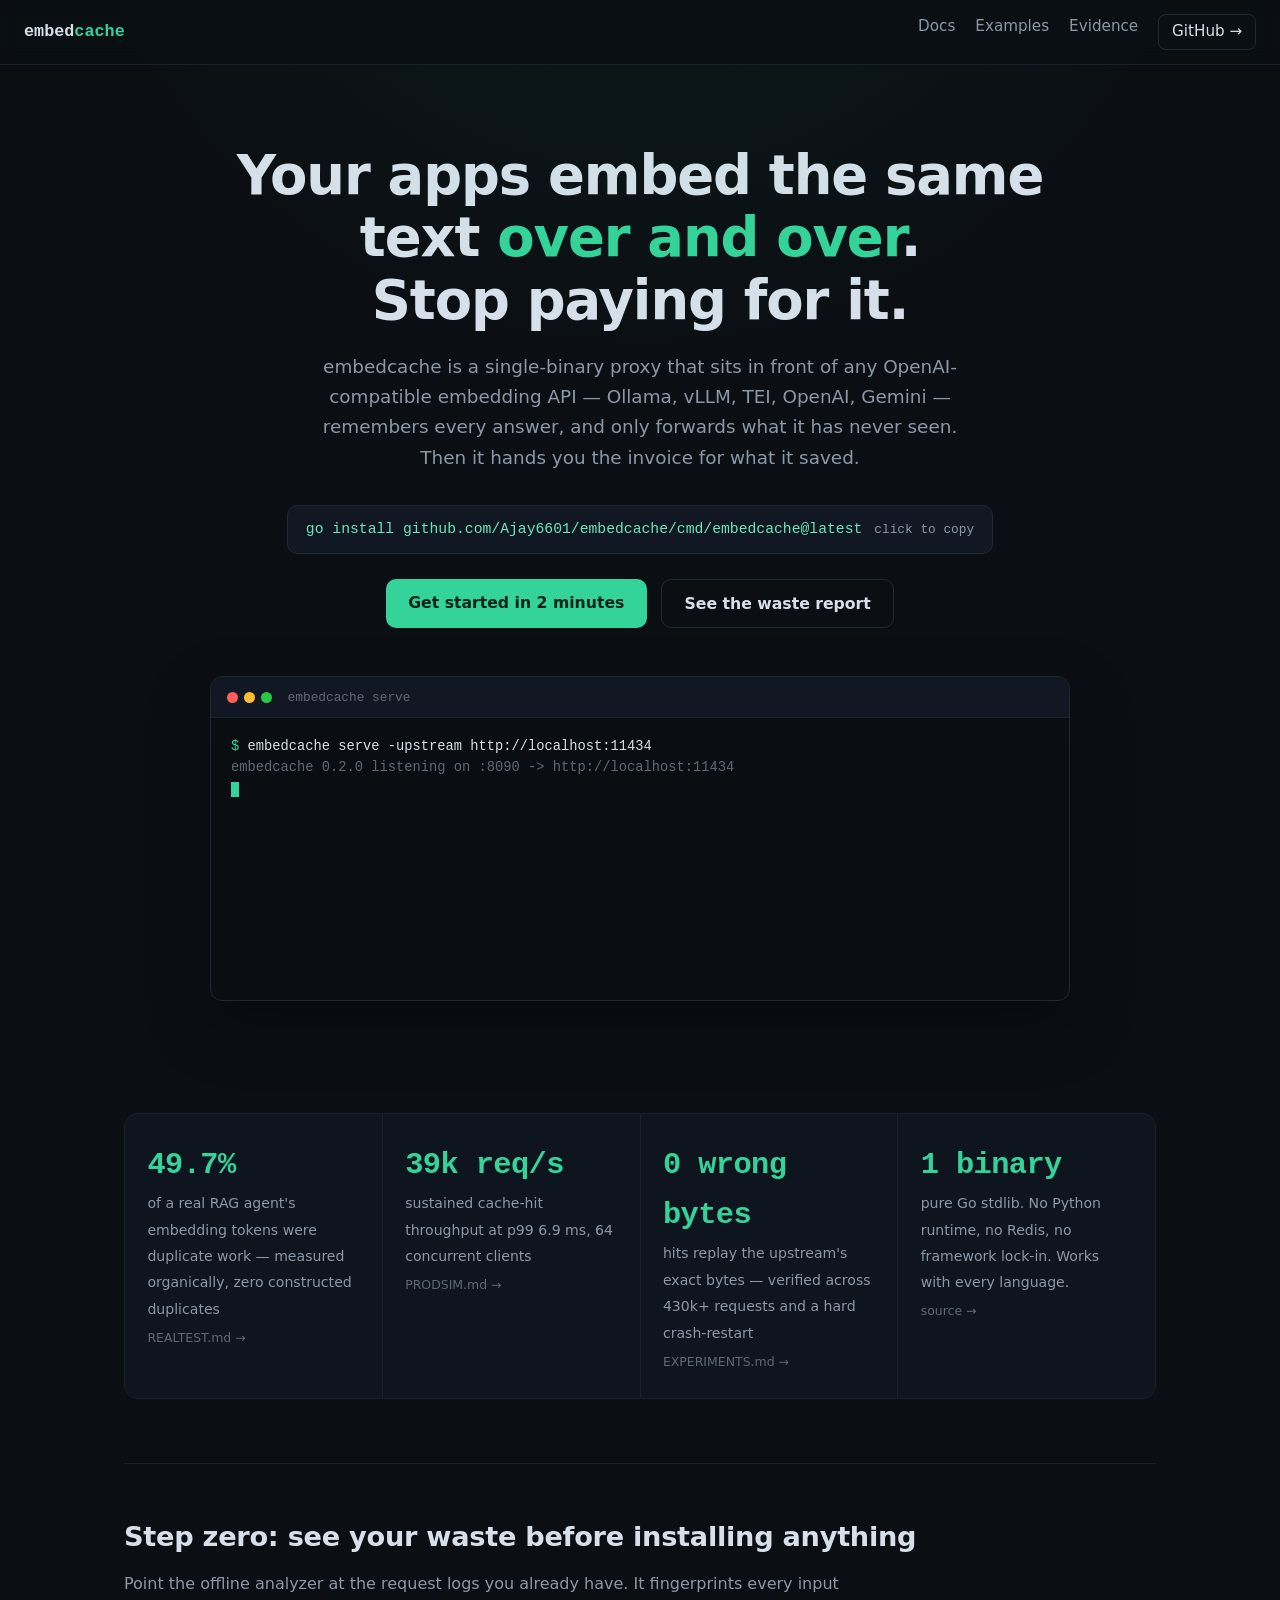
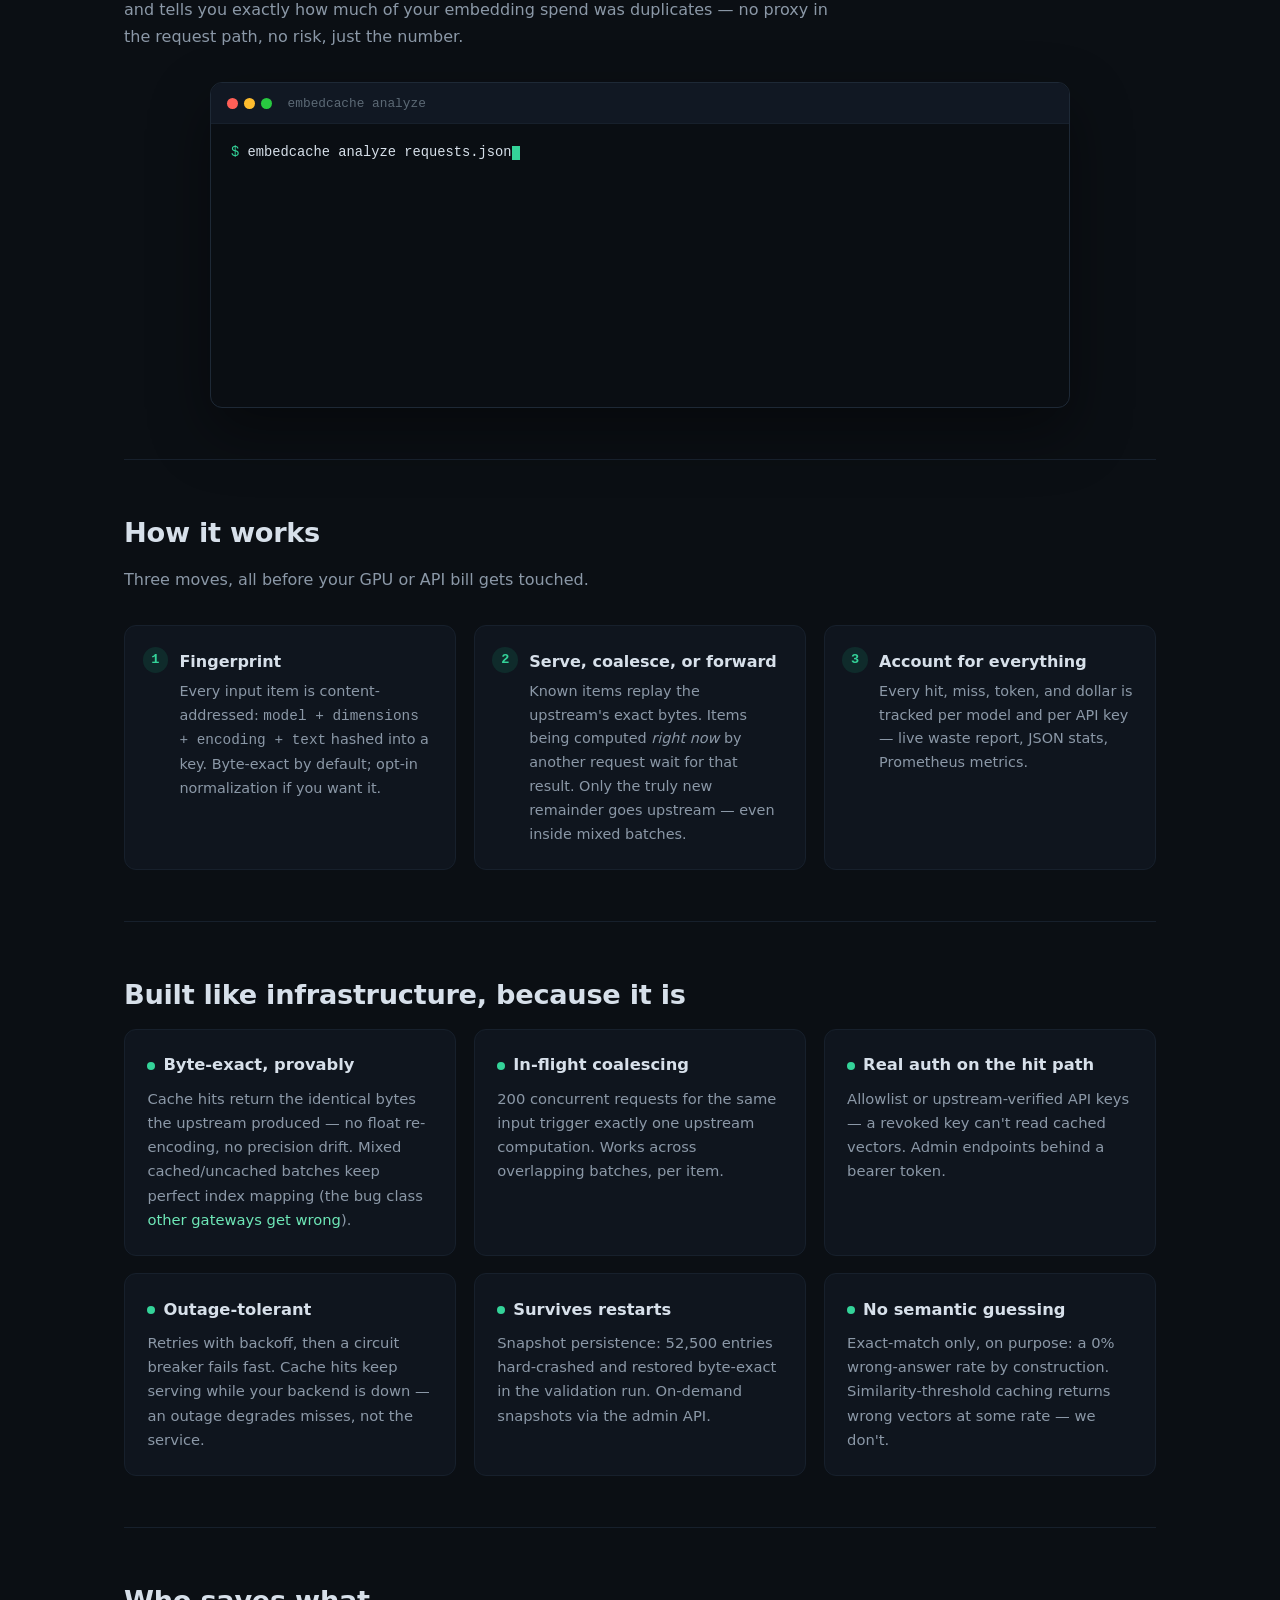
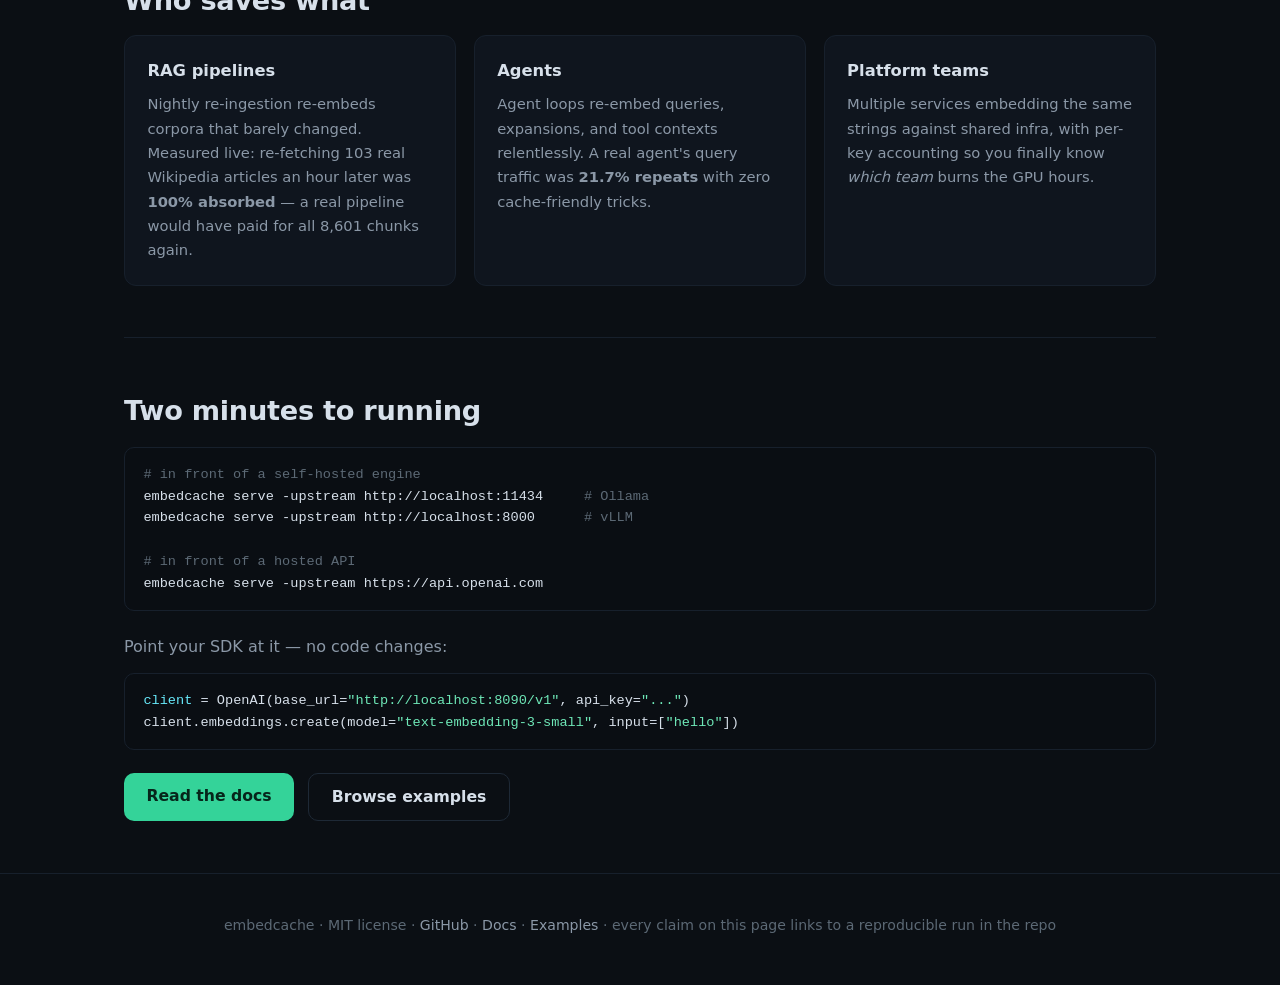
==== docs/index.html @ 60012ff2 "add docs site with landing page, docs and examples" ====
<!DOCTYPE html>
<html lang="en">
<head>
<meta charset="utf-8">
<meta name="viewport" content="width=device-width, initial-scale=1">
<title>embedcache — stop paying for the same embedding twice</title>
<meta name="description" content="A single-binary caching and dedupe proxy for embedding APIs. Drop it in front of Ollama, vLLM, OpenAI, or Gemini and cut duplicate embedding spend — measured at ~50% on real workloads.">
<link rel="icon" href="data:image/svg+xml,<svg xmlns='http://www.w3.org/2000/svg' viewBox='0 0 100 100'><text y='.9em' font-size='90'>&#9889;</text></svg>">
<link rel="stylesheet" href="style.css">
</head>
<body>

<nav class="top">
  <a class="brand" href="index.html">embed<span>cache</span></a>
  <div class="links">
    <a href="docs.html">Docs</a>
    <a href="examples.html">Examples</a>
    <a href="https://github.com/Ajay6601/embedcache/blob/main/REALTEST.md">Evidence</a>
    <a class="gh" href="https://github.com/Ajay6601/embedcache">GitHub &rarr;</a>
  </div>
</nav>

<div class="wrap">

  <div class="hero">
    <h1>Your apps embed the same text <em>over and over</em>.<br>Stop paying for it.</h1>
    <p class="sub">
      embedcache is a single-binary proxy that sits in front of any OpenAI-compatible
      embedding API — Ollama, vLLM, TEI, OpenAI, Gemini — remembers every answer,
      and only forwards what it has never seen. Then it hands you the invoice for what it saved.
    </p>
    <div class="install" id="install-cmd" title="click to copy">
      <code>go install github.com/Ajay6601/embedcache/cmd/embedcache@latest</code>
      <span class="copied">click to copy</span>
    </div>
    <div class="cta-row">
      <a class="btn primary" href="docs.html#quickstart">Get started in 2 minutes</a>
      <a class="btn ghost" href="#waste-report">See the waste report</a>
    </div>

    <div class="term">
      <div class="bar"><i></i><i></i><i></i><span>embedcache serve</span></div>
      <pre id="term-serve"></pre>
    </div>
  </div>

  <div class="stats">
    <div class="stat"><b>49.7%</b><span>of a real RAG agent's embedding tokens were duplicate work — measured organically, zero constructed duplicates</span><a href="https://github.com/Ajay6601/embedcache/blob/main/REALTEST.md">REALTEST.md &rarr;</a></div>
    <div class="stat"><b>39k req/s</b><span>sustained cache-hit throughput at p99 6.9&nbsp;ms, 64 concurrent clients</span><a href="https://github.com/Ajay6601/embedcache/blob/main/PRODSIM.md">PRODSIM.md &rarr;</a></div>
    <div class="stat"><b>0 wrong bytes</b><span>hits replay the upstream's exact bytes — verified across 430k+ requests and a hard crash-restart</span><a href="https://github.com/Ajay6601/embedcache/blob/main/EXPERIMENTS.md">EXPERIMENTS.md &rarr;</a></div>
    <div class="stat"><b>1 binary</b><span>pure Go stdlib. No Python runtime, no Redis, no framework lock-in. Works with every language.</span><a href="https://github.com/Ajay6601/embedcache">source &rarr;</a></div>
  </div>

  <section class="block" id="waste-report">
    <h2>Step zero: see your waste before installing anything</h2>
    <p class="lead">
      Point the offline analyzer at the request logs you already have. It fingerprints every
      input and tells you exactly how much of your embedding spend was duplicates —
      no proxy in the request path, no risk, just the number.
    </p>
    <div class="term" style="margin-top:0">
      <div class="bar"><i></i><i></i><i></i><span>embedcache analyze</span></div>
      <pre id="term-analyze"></pre>
    </div>
  </section>

  <section class="block">
    <h2>How it works</h2>
    <p class="lead">Three moves, all before your GPU or API bill gets touched.</p>
    <div class="steps">
      <div class="step">
        <h3>Fingerprint</h3>
        <p>Every input item is content-addressed: <code>model + dimensions + encoding + text</code> hashed into a key. Byte-exact by default; opt-in normalization if you want it.</p>
      </div>
      <div class="step">
        <h3>Serve, coalesce, or forward</h3>
        <p>Known items replay the upstream's exact bytes. Items being computed <em>right now</em> by another request wait for that result. Only the truly new remainder goes upstream — even inside mixed batches.</p>
      </div>
      <div class="step">
        <h3>Account for everything</h3>
        <p>Every hit, miss, token, and dollar is tracked per model and per API key — live waste report, JSON stats, Prometheus metrics.</p>
      </div>
    </div>
  </section>

  <section class="block">
    <h2>Built like infrastructure, because it is</h2>
    <div class="grid3">
      <div class="card"><h3><span class="dot"></span>Byte-exact, provably</h3><p>Cache hits return the identical bytes the upstream produced — no float re-encoding, no precision drift. Mixed cached/uncached batches keep perfect index mapping (the bug class <a href="https://github.com/BerriAI/litellm/issues/22659">other gateways get wrong</a>).</p></div>
      <div class="card"><h3><span class="dot"></span>In-flight coalescing</h3><p>200 concurrent requests for the same input trigger exactly one upstream computation. Works across overlapping batches, per item.</p></div>
      <div class="card"><h3><span class="dot"></span>Real auth on the hit path</h3><p>Allowlist or upstream-verified API keys — a revoked key can't read cached vectors. Admin endpoints behind a bearer token.</p></div>
      <div class="card"><h3><span class="dot"></span>Outage-tolerant</h3><p>Retries with backoff, then a circuit breaker fails fast. Cache hits keep serving while your backend is down — an outage degrades misses, not the service.</p></div>
      <div class="card"><h3><span class="dot"></span>Survives restarts</h3><p>Snapshot persistence: 52,500 entries hard-crashed and restored byte-exact in the validation run. On-demand snapshots via the admin API.</p></div>
      <div class="card"><h3><span class="dot"></span>No semantic guessing</h3><p>Exact-match only, on purpose: a 0% wrong-answer rate by construction. Similarity-threshold caching returns wrong vectors at some rate — we don't.</p></div>
    </div>
  </section>

  <section class="block">
    <h2>Who saves what</h2>
    <div class="grid3">
      <div class="card"><h3>RAG pipelines</h3><p>Nightly re-ingestion re-embeds corpora that barely changed. Measured live: re-fetching 103 real Wikipedia articles an hour later was <b>100% absorbed</b> — a real pipeline would have paid for all 8,601 chunks again.</p></div>
      <div class="card"><h3>Agents</h3><p>Agent loops re-embed queries, expansions, and tool contexts relentlessly. A real agent's query traffic was <b>21.7% repeats</b> with zero cache-friendly tricks.</p></div>
      <div class="card"><h3>Platform teams</h3><p>Multiple services embedding the same strings against shared infra, with per-key accounting so you finally know <em>which team</em> burns the GPU hours.</p></div>
    </div>
  </section>

  <section class="block">
    <h2>Two minutes to running</h2>
    <pre class="code"><span class="cm"># in front of a self-hosted engine</span>
embedcache serve -upstream http://localhost:11434     <span class="cm"># Ollama</span>
embedcache serve -upstream http://localhost:8000      <span class="cm"># vLLM</span>

<span class="cm"># in front of a hosted API</span>
embedcache serve -upstream https://api.openai.com</pre>
    <p class="lead" style="margin-bottom:0.6rem">Point your SDK at it — no code changes:</p>
    <pre class="code"><span class="kw">client</span> = OpenAI(base_url=<span class="st">"http://localhost:8090/v1"</span>, api_key=<span class="st">"..."</span>)
client.embeddings.create(model=<span class="st">"text-embedding-3-small"</span>, input=[<span class="st">"hello"</span>])</pre>
    <div class="cta-row" style="justify-content:flex-start">
      <a class="btn primary" href="docs.html">Read the docs</a>
      <a class="btn ghost" href="examples.html">Browse examples</a>
    </div>
  </section>

</div>

<footer>
  <div class="wrap">
    embedcache · MIT license · <a href="https://github.com/Ajay6601/embedcache">GitHub</a> ·
    <a href="docs.html">Docs</a> · <a href="examples.html">Examples</a> ·
    every claim on this page links to a reproducible run in the repo
  </div>
</footer>

<script src="term.js"></script>
<script>
playTerminal("term-serve", [
  { cmd: "embedcache serve -upstream http://localhost:11434" },
  { html: '<span class="c-dim">embedcache 0.2.0 listening on :8090 -> http://localhost:11434</span>', pause: 700 },
  { cmd: "curl localhost:8090/v1/embeddings -d '{\"model\":\"all-minilm\",\"input\":\"how do I reset my password\"}'", pause: 500 },
  { html: '<span class="c-amber">&lt; X-Embedcache-Status: miss</span>   <span class="c-dim">(computed by your GPU, now remembered)</span>', pause: 900 },
  { cmd: "curl localhost:8090/v1/embeddings -d '{\"model\":\"all-minilm\",\"input\":\"how do I reset my password\"}'", pause: 400 },
  { html: '<span class="c-green">&lt; X-Embedcache-Status: hit</span>    <span class="c-dim">byte-exact replay</span>', pause: 100 },
  { html: '<span class="c-green">&lt; X-Embedcache-Saved-Tokens: 7</span> <span class="c-dim">usage.prompt_tokens: 0 — this one was free</span>', pause: 1400 },
], { holdMs: 6000 });

playTerminal("term-analyze", [
  { cmd: "embedcache analyze requests.jsonl", pause: 600 },
  { out: "embedcache offline waste analysis" },
  { out: "=================================" },
  { out: "requests analyzed        20000" },
  { out: "embedding items          20000" },
  { out: "unique items             2052" },
  { html: 'duplicate items          <span class="c-amber">17948   (89.7% of all items)</span>' },
  { out: "estimated tokens         340217   (~$44.23)" },
  { html: 'estimated wasted tokens  <span class="c-amber">305090   (~$39.66)</span>', pause: 500 },
  { out: "" },
  { html: '<span class="c-green">&gt;&gt; 89.7% of this embedding spend was duplicate work an exact-match</span>' },
  { html: '<span class="c-green">&gt;&gt; cache would have absorbed.</span>', pause: 600 },
  { out: "" },
  { out: "top duplicated inputs:" },
  { html: '  <span class="c-cyan">4831x</span>  tokens=7    "how do I reset my password"' },
  { html: '  <span class="c-cyan">2210x</span>  tokens=4    "pricing plans"' },
  { html: '  <span class="c-cyan">1187x</span>  tokens=9    "cancel my subscription"', pause: 1500 },
], { holdMs: 7000 });
</script>
</body>
</html>
---- docs/style.css ----
/* embedcache.dev — hand-rolled, zero dependencies, like the product */
:root {
  --bg: #0b0f14;
  --bg-raise: #111823;
  --bg-card: #0f151e;
  --border: #1e2936;
  --border-soft: #17202c;
  --text: #d7e0ea;
  --text-dim: #8b98a7;
  --text-faint: #5c6975;
  --accent: #34d399;
  --accent-dim: #10b98122;
  --accent-text: #6ee7b7;
  --amber: #fbbf24;
  --red: #f87171;
  --cyan: #67e8f9;
  --mono: ui-monospace, "Cascadia Code", "SF Mono", Menlo, Consolas, monospace;
  --sans: -apple-system, "Segoe UI", system-ui, Roboto, Helvetica, Arial, sans-serif;
}
* { box-sizing: border-box; margin: 0; padding: 0; }
html { scroll-behavior: smooth; scroll-padding-top: 76px; }
body {
  background: var(--bg);
  color: var(--text);
  font-family: var(--sans);
  line-height: 1.65;
  font-size: 16px;
  -webkit-font-smoothing: antialiased;
}
a { color: var(--accent-text); text-decoration: none; }
a:hover { text-decoration: underline; }
code, pre, .mono { font-family: var(--mono); }

/* ---------- nav ---------- */
nav.top {
  position: sticky; top: 0; z-index: 50;
  display: flex; align-items: center; gap: 1.5rem;
  padding: 0.85rem 1.5rem;
  background: #0b0f14ee;
  backdrop-filter: blur(8px);
  border-bottom: 1px solid var(--border-soft);
}
nav.top .brand {
  font-family: var(--mono); font-weight: 700; font-size: 1.05rem;
  color: var(--text);
}
nav.top .brand span { color: var(--accent); }
nav.top .links { display: flex; gap: 1.25rem; margin-left: auto; }
nav.top .links a { color: var(--text-dim); font-size: 0.95rem; }
nav.top .links a:hover, nav.top .links a.active { color: var(--text); text-decoration: none; }
nav.top .gh {
  border: 1px solid var(--border); border-radius: 8px;
  padding: 0.3rem 0.8rem; color: var(--text) !important;
}
nav.top .gh:hover { border-color: var(--accent); }

.wrap { max-width: 1080px; margin: 0 auto; padding: 0 1.5rem; }

/* ---------- hero ---------- */
.hero { padding: 5rem 0 3rem; text-align: center; position: relative; }
.hero::before {
  content: ""; position: absolute; inset: -40% 0 0;
  background: radial-gradient(ellipse 60% 50% at 50% 0%, #10b98118, transparent);
  pointer-events: none;
}
.hero h1 {
  font-size: clamp(2rem, 5vw, 3.4rem);
  line-height: 1.15; font-weight: 800; letter-spacing: -0.02em;
  max-width: 820px; margin: 0 auto 1.2rem;
}
.hero h1 em { color: var(--accent); font-style: normal; }
.hero .sub {
  color: var(--text-dim); font-size: 1.15rem; max-width: 680px; margin: 0 auto 2rem;
}
.hero .install {
  display: inline-flex; align-items: center; gap: 0.75rem;
  background: var(--bg-raise); border: 1px solid var(--border);
  border-radius: 10px; padding: 0.7rem 1.1rem;
  font-family: var(--mono); font-size: 0.92rem; color: var(--accent-text);
  margin-bottom: 1.6rem; cursor: pointer;
}
.hero .install:hover { border-color: var(--accent); }
.hero .install .copied { color: var(--text-dim); font-size: 0.8rem; }
.cta-row { display: flex; gap: 0.9rem; justify-content: center; flex-wrap: wrap; }
.btn {
  display: inline-block; padding: 0.65rem 1.4rem; border-radius: 10px;
  font-weight: 600; font-size: 0.98rem; text-decoration: none !important;
}
.btn.primary { background: var(--accent); color: #06251a; }
.btn.primary:hover { background: #4ade80; }
.btn.ghost { border: 1px solid var(--border); color: var(--text); }
.btn.ghost:hover { border-color: var(--accent); }

/* ---------- terminal ---------- */
.term {
  background: #0a0e13; border: 1px solid var(--border);
  border-radius: 12px; overflow: hidden;
  box-shadow: 0 24px 60px #00000066;
  text-align: left; margin: 3rem auto 0; max-width: 860px;
}
.term .bar {
  display: flex; align-items: center; gap: 6px;
  padding: 0.6rem 1rem; background: var(--bg-raise);
  border-bottom: 1px solid var(--border-soft);
}
.term .bar i { width: 11px; height: 11px; border-radius: 50%; display: block; }
.term .bar i:nth-child(1) { background: #ff5f57; }
.term .bar i:nth-child(2) { background: #febc2e; }
.term .bar i:nth-child(3) { background: #28c840; }
.term .bar span { margin-left: 0.6rem; color: var(--text-faint); font-size: 0.8rem; font-family: var(--mono); }
.term pre {
  padding: 1.1rem 1.25rem; font-size: 0.86rem; line-height: 1.55;
  min-height: 20.5em; overflow-x: auto; white-space: pre;
}
.term .c-cmd { color: var(--text); }
.term .c-prompt { color: var(--accent); }
.term .c-dim { color: var(--text-faint); }
.term .c-green { color: var(--accent-text); }
.term .c-amber { color: var(--amber); }
.term .c-cyan { color: var(--cyan); }
.term .c-red { color: var(--red); }
.term .cursor {
  display: inline-block; width: 8px; height: 1.05em;
  background: var(--accent); vertical-align: text-bottom;
  animation: blink 1s steps(1) infinite;
}
@keyframes blink { 50% { opacity: 0; } }

/* ---------- stats band ---------- */
.stats {
  display: grid; grid-template-columns: repeat(auto-fit, minmax(190px, 1fr));
  gap: 1px; background: var(--border-soft);
  border: 1px solid var(--border-soft); border-radius: 14px; overflow: hidden;
  margin: 4rem 0;
}
.stats .stat { background: var(--bg-card); padding: 1.6rem 1.4rem; }
.stats .stat b { display: block; font-size: 1.9rem; color: var(--accent); font-family: var(--mono); letter-spacing: -0.02em; }
.stats .stat span { color: var(--text-dim); font-size: 0.88rem; }
.stats .stat a { color: var(--text-faint); font-size: 0.78rem; display: block; margin-top: 0.35rem; }

/* ---------- sections ---------- */
section.block { padding: 3.2rem 0; border-top: 1px solid var(--border-soft); }
section.block h2 { font-size: 1.7rem; letter-spacing: -0.01em; margin-bottom: 0.7rem; }
section.block .lead { color: var(--text-dim); max-width: 720px; margin-bottom: 2rem; }
.grid3 { display: grid; grid-template-columns: repeat(auto-fit, minmax(280px, 1fr)); gap: 1.1rem; }
.card {
  background: var(--bg-card); border: 1px solid var(--border-soft);
  border-radius: 12px; padding: 1.4rem;
}
.card h3 { font-size: 1.02rem; margin-bottom: 0.45rem; display: flex; align-items: center; gap: 0.5rem; }
.card h3 .dot { width: 8px; height: 8px; border-radius: 50%; background: var(--accent); flex: none; }
.card p { color: var(--text-dim); font-size: 0.92rem; }
.card code { color: var(--accent-text); font-size: 0.85em; }

/* how it works steps */
.steps { display: grid; grid-template-columns: repeat(auto-fit, minmax(240px, 1fr)); gap: 1.1rem; counter-reset: step; }
.steps .step { position: relative; background: var(--bg-card); border: 1px solid var(--border-soft); border-radius: 12px; padding: 1.4rem 1.4rem 1.4rem 3.4rem; }
.steps .step::before {
  counter-increment: step; content: counter(step);
  position: absolute; left: 1.1rem; top: 1.3rem;
  width: 1.6rem; height: 1.6rem; border-radius: 50%;
  background: var(--accent-dim); color: var(--accent);
  display: flex; align-items: center; justify-content: center;
  font-family: var(--mono); font-weight: 700; font-size: 0.85rem;
}
.steps .step h3 { font-size: 1rem; margin-bottom: 0.3rem; }
.steps .step p { color: var(--text-dim); font-size: 0.9rem; }

/* ---------- code blocks ---------- */
pre.code {
  background: #0a0e13; border: 1px solid var(--border-soft);
  border-radius: 10px; padding: 1rem 1.15rem;
  font-size: 0.85rem; line-height: 1.6; overflow-x: auto;
  position: relative; margin: 0.8rem 0 1.4rem;
}
pre.code .cm { color: var(--text-faint); }
pre.code .kw { color: var(--cyan); }
pre.code .st { color: var(--accent-text); }
pre.code .fl { color: var(--amber); }
pre.code button.copy {
  position: absolute; top: 8px; right: 8px;
  background: var(--bg-raise); color: var(--text-dim);
  border: 1px solid var(--border); border-radius: 6px;
  font-size: 0.72rem; padding: 0.2rem 0.55rem; cursor: pointer;
  font-family: var(--sans); opacity: 0;
  transition: opacity 0.15s;
}
pre.code:hover button.copy { opacity: 1; }
pre.code button.copy:hover { color: var(--text); border-color: var(--accent); }

/* ---------- docs layout ---------- */
.docs-layout { display: grid; grid-template-columns: 230px 1fr; gap: 3rem; padding: 2.5rem 0 5rem; }
.docs-side { position: sticky; top: 76px; align-self: start; max-height: calc(100vh - 100px); overflow-y: auto; }
.docs-side h4 { font-size: 0.72rem; text-transform: uppercase; letter-spacing: 0.08em; color: var(--text-faint); margin: 1.3rem 0 0.4rem; }
.docs-side a { display: block; color: var(--text-dim); font-size: 0.9rem; padding: 0.22rem 0; }
.docs-side a:hover { color: var(--text); text-decoration: none; }
.docs-main { min-width: 0; }
.docs-main h1 { font-size: 2.1rem; letter-spacing: -0.02em; margin-bottom: 0.6rem; }
.docs-main h2 { font-size: 1.45rem; margin: 2.8rem 0 0.8rem; padding-top: 1.2rem; border-top: 1px solid var(--border-soft); letter-spacing: -0.01em; }
.docs-main h3 { font-size: 1.08rem; margin: 1.8rem 0 0.5rem; }
.docs-main p, .docs-main li { color: #b9c4d0; font-size: 0.97rem; }
.docs-main p { margin: 0.7rem 0; }
.docs-main ul, .docs-main ol { padding-left: 1.4rem; margin: 0.7rem 0; }
.docs-main li { margin: 0.3rem 0; }
.docs-main code:not(pre code) {
  background: var(--bg-raise); border: 1px solid var(--border-soft);
  border-radius: 5px; padding: 0.08rem 0.4rem; font-size: 0.84em; color: var(--accent-text);
}
.docs-main table { border-collapse: collapse; width: 100%; margin: 1rem 0 1.5rem; font-size: 0.9rem; display: block; overflow-x: auto; }
.docs-main th, .docs-main td { text-align: left; padding: 0.55rem 0.9rem; border: 1px solid var(--border-soft); }
.docs-main th { background: var(--bg-raise); color: var(--text); font-weight: 600; white-space: nowrap; }
.docs-main td { color: var(--text-dim); }
.docs-main td code { white-space: nowrap; }
.note {
  border-left: 3px solid var(--accent); background: var(--accent-dim);
  border-radius: 0 8px 8px 0; padding: 0.8rem 1.1rem; margin: 1.2rem 0;
  font-size: 0.92rem; color: #c6e9da;
}
.note.warn { border-color: var(--amber); background: #fbbf2411; color: #efe0b5; }

/* ---------- footer ---------- */
footer {
  border-top: 1px solid var(--border-soft); padding: 2.5rem 0 3rem;
  color: var(--text-faint); font-size: 0.88rem; text-align: center;
}
footer a { color: var(--text-dim); }

@media (max-width: 900px) {
  .docs-layout { grid-template-columns: 1fr; }
  .docs-side { position: static; max-height: none; display: flex; flex-wrap: wrap; gap: 0 1.2rem; border-bottom: 1px solid var(--border-soft); padding-bottom: 1rem; }
  .docs-side h4 { width: 100%; }
  nav.top { gap: 0.9rem; padding: 0.8rem 1rem; }
  nav.top .links { gap: 0.85rem; }
  .hero { padding: 3.2rem 0 2rem; }
}
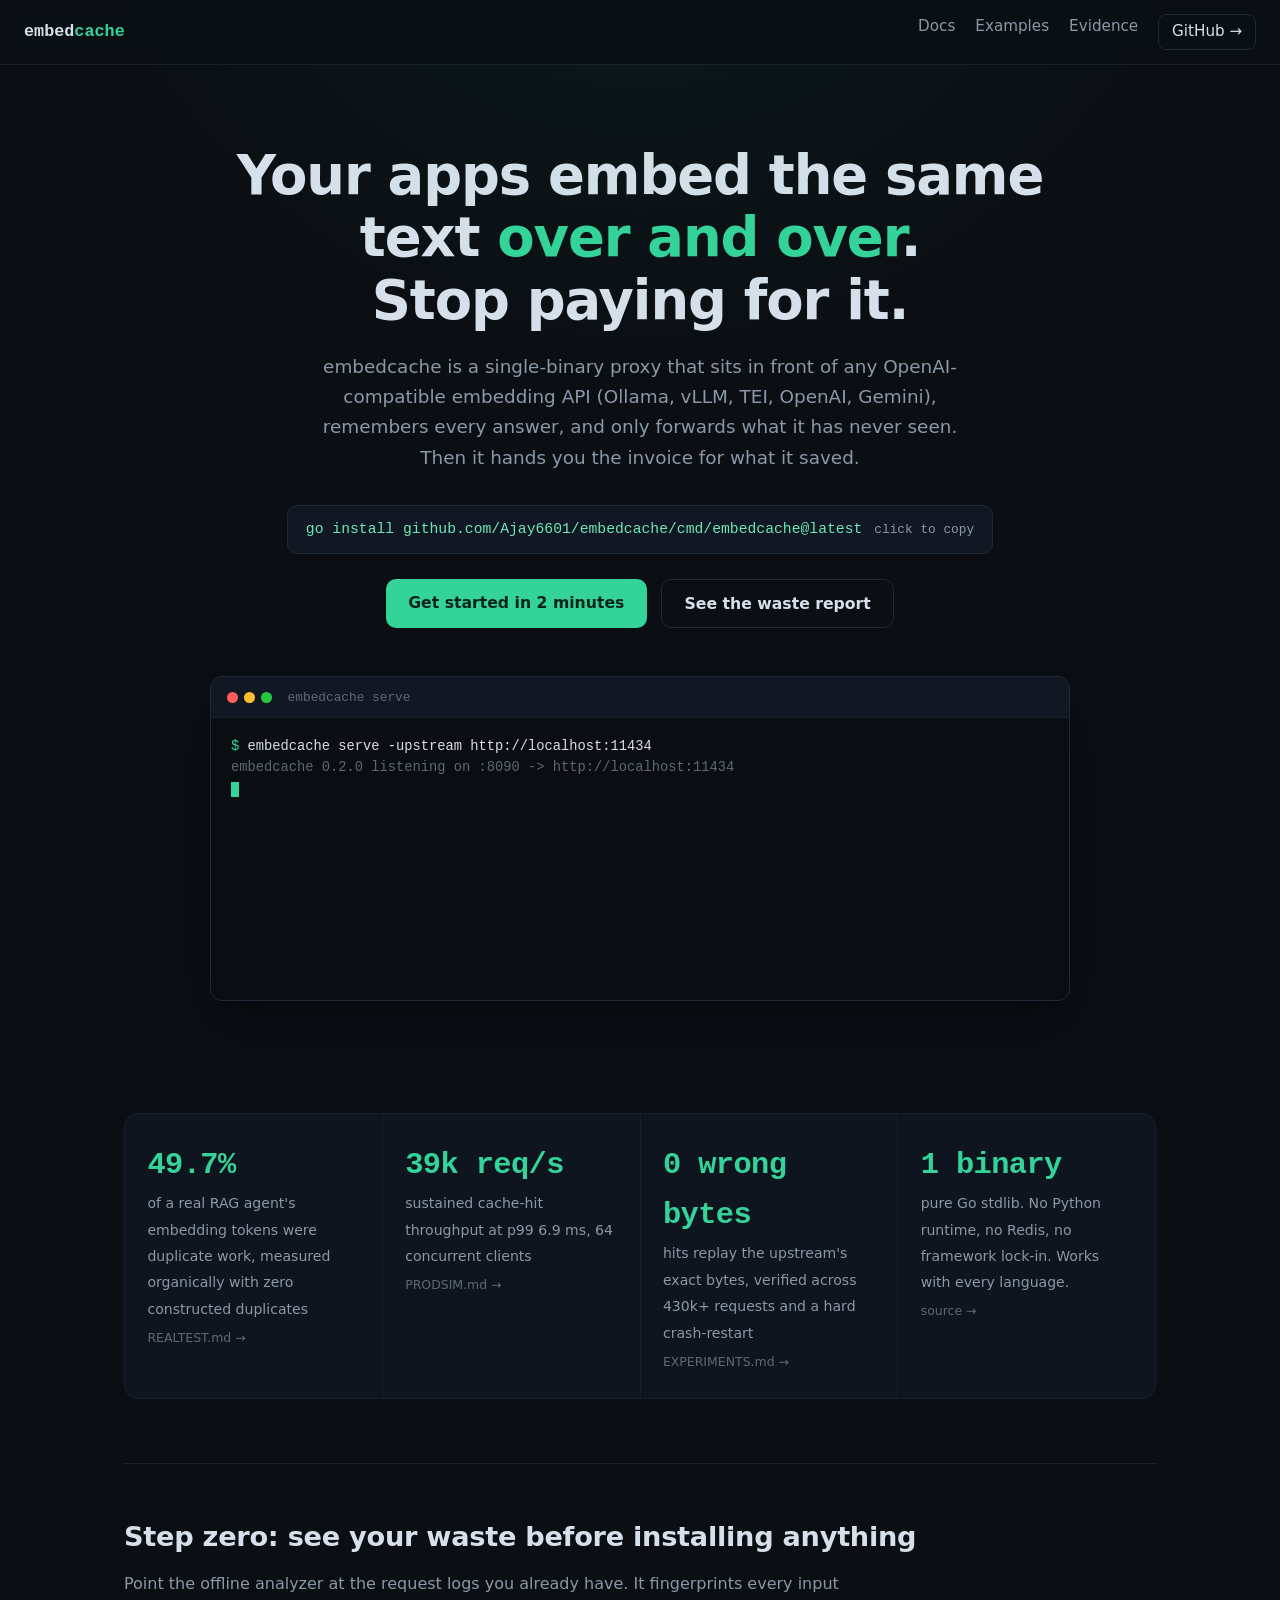
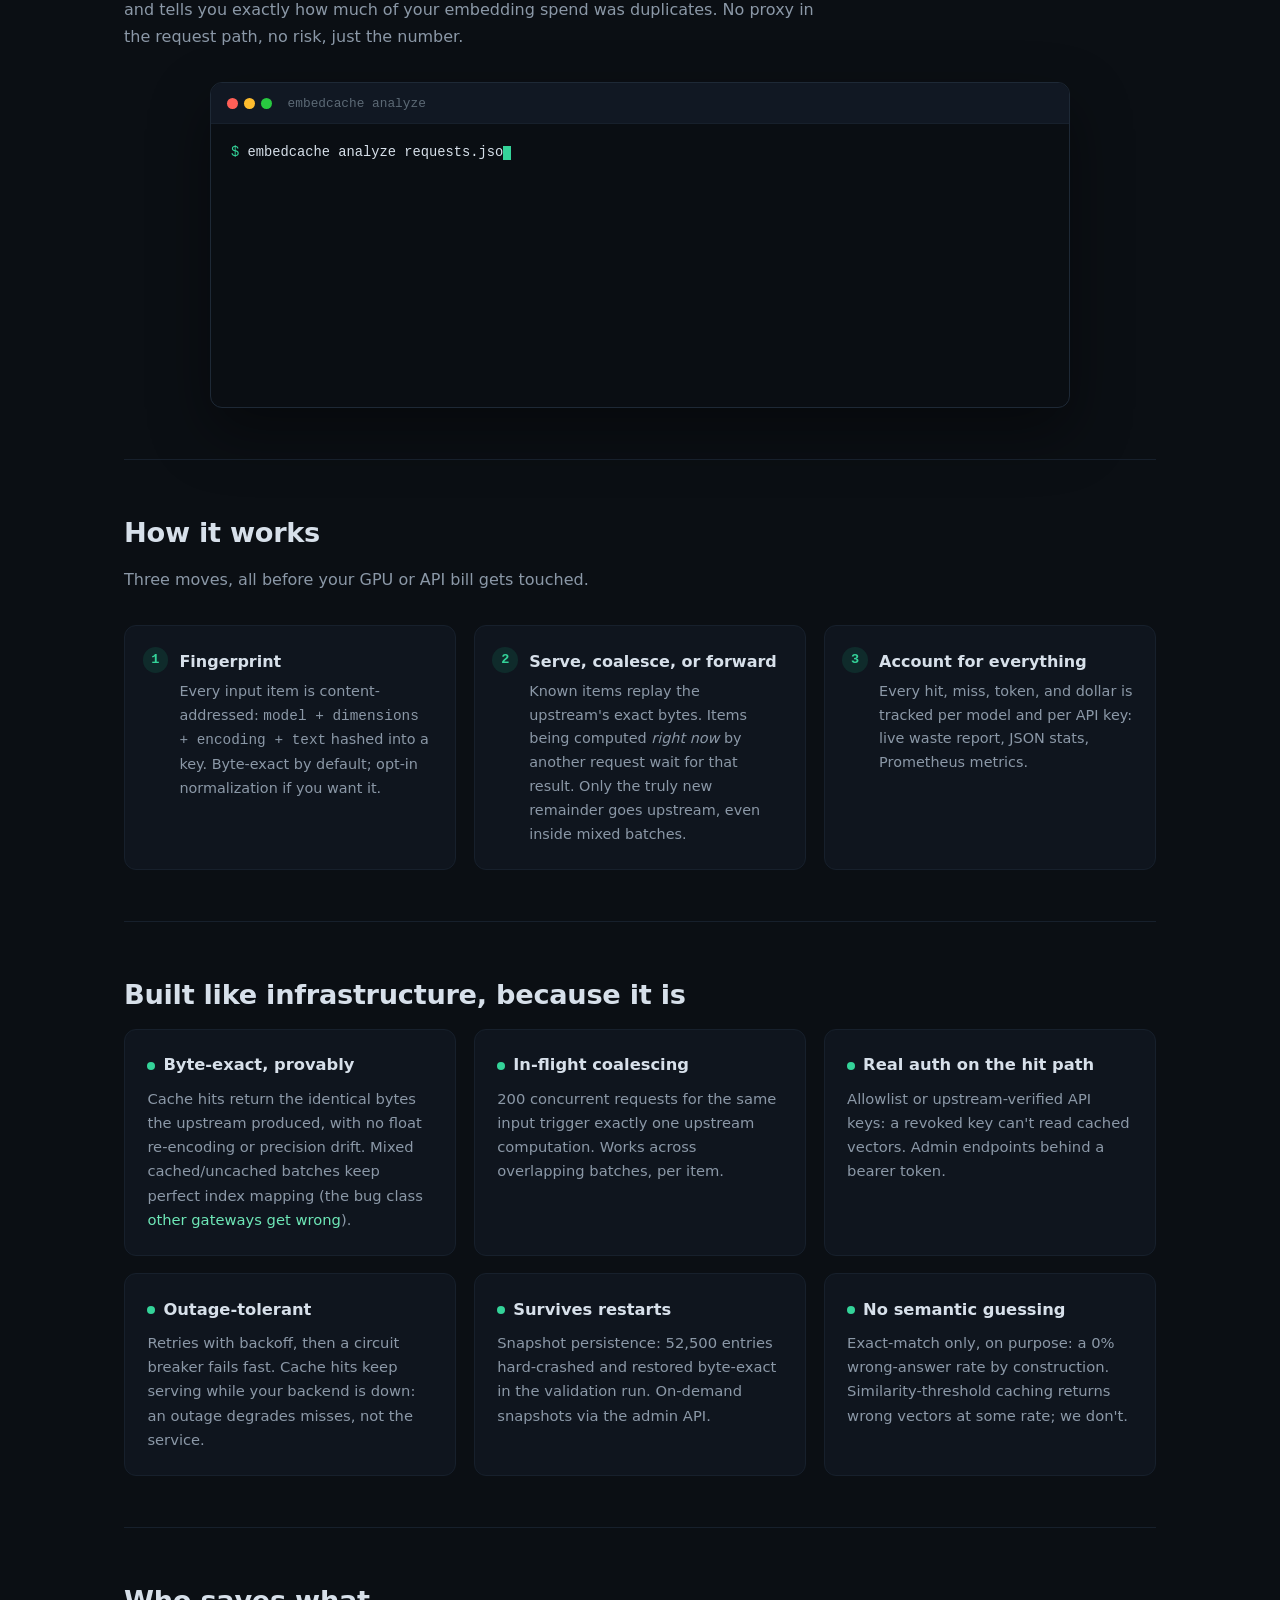
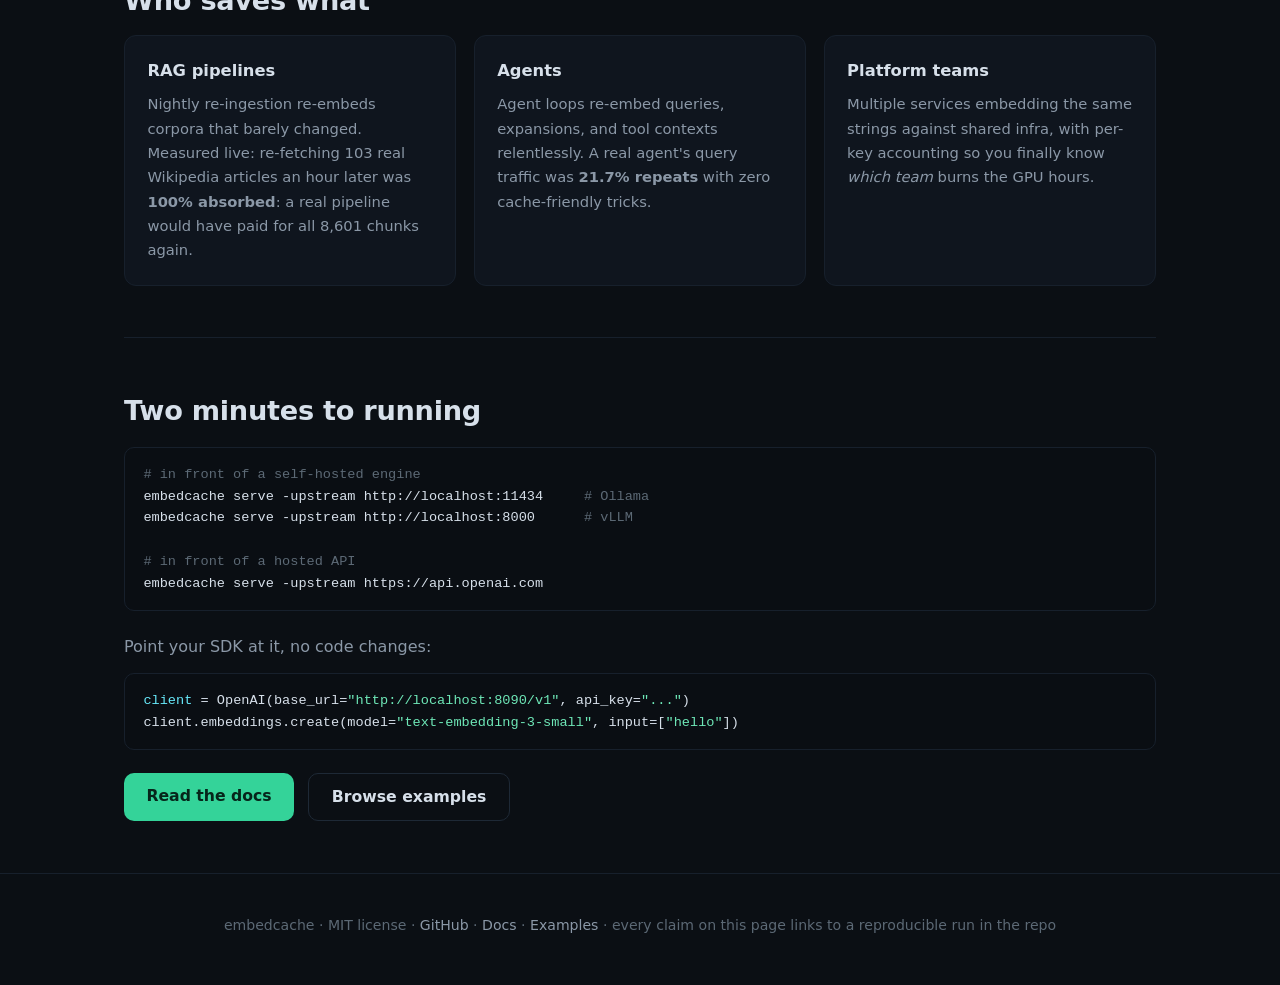
==== commit 73186c8b: "tighten the prose across the readme and website Reworks the punctuation and phrasing in the landing " ====
--- a/docs/index.html
+++ b/docs/index.html
@@ -3,8 +3,8 @@
 <head>
 <meta charset="utf-8">
 <meta name="viewport" content="width=device-width, initial-scale=1">
-<title>embedcache — stop paying for the same embedding twice</title>
-<meta name="description" content="A single-binary caching and dedupe proxy for embedding APIs. Drop it in front of Ollama, vLLM, OpenAI, or Gemini and cut duplicate embedding spend — measured at ~50% on real workloads.">
+<title>embedcache: stop paying for the same embedding twice</title>
+<meta name="description" content="A single-binary caching and dedupe proxy for embedding APIs. Drop it in front of Ollama, vLLM, OpenAI, or Gemini and cut duplicate embedding spend, measured at ~50% on real workloads.">
 <link rel="icon" href="data:image/svg+xml,<svg xmlns='http://www.w3.org/2000/svg' viewBox='0 0 100 100'><text y='.9em' font-size='90'>&#9889;</text></svg>">
 <link rel="stylesheet" href="style.css">
 </head>
@@ -26,7 +26,7 @@
     <h1>Your apps embed the same text <em>over and over</em>.<br>Stop paying for it.</h1>
     <p class="sub">
       embedcache is a single-binary proxy that sits in front of any OpenAI-compatible
-      embedding API — Ollama, vLLM, TEI, OpenAI, Gemini — remembers every answer,
+      embedding API (Ollama, vLLM, TEI, OpenAI, Gemini), remembers every answer,
       and only forwards what it has never seen. Then it hands you the invoice for what it saved.
     </p>
     <div class="install" id="install-cmd" title="click to copy">
@@ -45,9 +45,9 @@
   </div>
 
   <div class="stats">
-    <div class="stat"><b>49.7%</b><span>of a real RAG agent's embedding tokens were duplicate work — measured organically, zero constructed duplicates</span><a href="https://github.com/Ajay6601/embedcache/blob/main/REALTEST.md">REALTEST.md &rarr;</a></div>
+    <div class="stat"><b>49.7%</b><span>of a real RAG agent's embedding tokens were duplicate work, measured organically with zero constructed duplicates</span><a href="https://github.com/Ajay6601/embedcache/blob/main/REALTEST.md">REALTEST.md &rarr;</a></div>
     <div class="stat"><b>39k req/s</b><span>sustained cache-hit throughput at p99 6.9&nbsp;ms, 64 concurrent clients</span><a href="https://github.com/Ajay6601/embedcache/blob/main/PRODSIM.md">PRODSIM.md &rarr;</a></div>
-    <div class="stat"><b>0 wrong bytes</b><span>hits replay the upstream's exact bytes — verified across 430k+ requests and a hard crash-restart</span><a href="https://github.com/Ajay6601/embedcache/blob/main/EXPERIMENTS.md">EXPERIMENTS.md &rarr;</a></div>
+    <div class="stat"><b>0 wrong bytes</b><span>hits replay the upstream's exact bytes, verified across 430k+ requests and a hard crash-restart</span><a href="https://github.com/Ajay6601/embedcache/blob/main/EXPERIMENTS.md">EXPERIMENTS.md &rarr;</a></div>
     <div class="stat"><b>1 binary</b><span>pure Go stdlib. No Python runtime, no Redis, no framework lock-in. Works with every language.</span><a href="https://github.com/Ajay6601/embedcache">source &rarr;</a></div>
   </div>
 
@@ -55,8 +55,8 @@
     <h2>Step zero: see your waste before installing anything</h2>
     <p class="lead">
       Point the offline analyzer at the request logs you already have. It fingerprints every
-      input and tells you exactly how much of your embedding spend was duplicates —
-      no proxy in the request path, no risk, just the number.
+      input and tells you exactly how much of your embedding spend was duplicates.
+      No proxy in the request path, no risk, just the number.
     </p>
     <div class="term" style="margin-top:0">
       <div class="bar"><i></i><i></i><i></i><span>embedcache analyze</span></div>
@@ -74,11 +74,11 @@
       </div>
       <div class="step">
         <h3>Serve, coalesce, or forward</h3>
-        <p>Known items replay the upstream's exact bytes. Items being computed <em>right now</em> by another request wait for that result. Only the truly new remainder goes upstream — even inside mixed batches.</p>
+        <p>Known items replay the upstream's exact bytes. Items being computed <em>right now</em> by another request wait for that result. Only the truly new remainder goes upstream, even inside mixed batches.</p>
       </div>
       <div class="step">
         <h3>Account for everything</h3>
-        <p>Every hit, miss, token, and dollar is tracked per model and per API key — live waste report, JSON stats, Prometheus metrics.</p>
+        <p>Every hit, miss, token, and dollar is tracked per model and per API key: live waste report, JSON stats, Prometheus metrics.</p>
       </div>
     </div>
   </section>
@@ -86,19 +86,19 @@
   <section class="block">
     <h2>Built like infrastructure, because it is</h2>
     <div class="grid3">
-      <div class="card"><h3><span class="dot"></span>Byte-exact, provably</h3><p>Cache hits return the identical bytes the upstream produced — no float re-encoding, no precision drift. Mixed cached/uncached batches keep perfect index mapping (the bug class <a href="https://github.com/BerriAI/litellm/issues/22659">other gateways get wrong</a>).</p></div>
+      <div class="card"><h3><span class="dot"></span>Byte-exact, provably</h3><p>Cache hits return the identical bytes the upstream produced, with no float re-encoding or precision drift. Mixed cached/uncached batches keep perfect index mapping (the bug class <a href="https://github.com/BerriAI/litellm/issues/22659">other gateways get wrong</a>).</p></div>
       <div class="card"><h3><span class="dot"></span>In-flight coalescing</h3><p>200 concurrent requests for the same input trigger exactly one upstream computation. Works across overlapping batches, per item.</p></div>
-      <div class="card"><h3><span class="dot"></span>Real auth on the hit path</h3><p>Allowlist or upstream-verified API keys — a revoked key can't read cached vectors. Admin endpoints behind a bearer token.</p></div>
-      <div class="card"><h3><span class="dot"></span>Outage-tolerant</h3><p>Retries with backoff, then a circuit breaker fails fast. Cache hits keep serving while your backend is down — an outage degrades misses, not the service.</p></div>
+      <div class="card"><h3><span class="dot"></span>Real auth on the hit path</h3><p>Allowlist or upstream-verified API keys: a revoked key can't read cached vectors. Admin endpoints behind a bearer token.</p></div>
+      <div class="card"><h3><span class="dot"></span>Outage-tolerant</h3><p>Retries with backoff, then a circuit breaker fails fast. Cache hits keep serving while your backend is down: an outage degrades misses, not the service.</p></div>
       <div class="card"><h3><span class="dot"></span>Survives restarts</h3><p>Snapshot persistence: 52,500 entries hard-crashed and restored byte-exact in the validation run. On-demand snapshots via the admin API.</p></div>
-      <div class="card"><h3><span class="dot"></span>No semantic guessing</h3><p>Exact-match only, on purpose: a 0% wrong-answer rate by construction. Similarity-threshold caching returns wrong vectors at some rate — we don't.</p></div>
+      <div class="card"><h3><span class="dot"></span>No semantic guessing</h3><p>Exact-match only, on purpose: a 0% wrong-answer rate by construction. Similarity-threshold caching returns wrong vectors at some rate; we don't.</p></div>
     </div>
   </section>
 
   <section class="block">
     <h2>Who saves what</h2>
     <div class="grid3">
-      <div class="card"><h3>RAG pipelines</h3><p>Nightly re-ingestion re-embeds corpora that barely changed. Measured live: re-fetching 103 real Wikipedia articles an hour later was <b>100% absorbed</b> — a real pipeline would have paid for all 8,601 chunks again.</p></div>
+      <div class="card"><h3>RAG pipelines</h3><p>Nightly re-ingestion re-embeds corpora that barely changed. Measured live: re-fetching 103 real Wikipedia articles an hour later was <b>100% absorbed</b>: a real pipeline would have paid for all 8,601 chunks again.</p></div>
       <div class="card"><h3>Agents</h3><p>Agent loops re-embed queries, expansions, and tool contexts relentlessly. A real agent's query traffic was <b>21.7% repeats</b> with zero cache-friendly tricks.</p></div>
       <div class="card"><h3>Platform teams</h3><p>Multiple services embedding the same strings against shared infra, with per-key accounting so you finally know <em>which team</em> burns the GPU hours.</p></div>
     </div>
@@ -112,7 +112,7 @@
 
 <span class="cm"># in front of a hosted API</span>
 embedcache serve -upstream https://api.openai.com</pre>
-    <p class="lead" style="margin-bottom:0.6rem">Point your SDK at it — no code changes:</p>
+    <p class="lead" style="margin-bottom:0.6rem">Point your SDK at it, no code changes:</p>
     <pre class="code"><span class="kw">client</span> = OpenAI(base_url=<span class="st">"http://localhost:8090/v1"</span>, api_key=<span class="st">"..."</span>)
 client.embeddings.create(model=<span class="st">"text-embedding-3-small"</span>, input=[<span class="st">"hello"</span>])</pre>
     <div class="cta-row" style="justify-content:flex-start">
@@ -140,7 +140,7 @@
   { html: '<span class="c-amber">&lt; X-Embedcache-Status: miss</span>   <span class="c-dim">(computed by your GPU, now remembered)</span>', pause: 900 },
   { cmd: "curl localhost:8090/v1/embeddings -d '{\"model\":\"all-minilm\",\"input\":\"how do I reset my password\"}'", pause: 400 },
   { html: '<span class="c-green">&lt; X-Embedcache-Status: hit</span>    <span class="c-dim">byte-exact replay</span>', pause: 100 },
-  { html: '<span class="c-green">&lt; X-Embedcache-Saved-Tokens: 7</span> <span class="c-dim">usage.prompt_tokens: 0 — this one was free</span>', pause: 1400 },
+  { html: '<span class="c-green">&lt; X-Embedcache-Saved-Tokens: 7</span> <span class="c-dim">usage.prompt_tokens: 0, this one was free</span>', pause: 1400 },
 ], { holdMs: 6000 });
 
 playTerminal("term-analyze", [
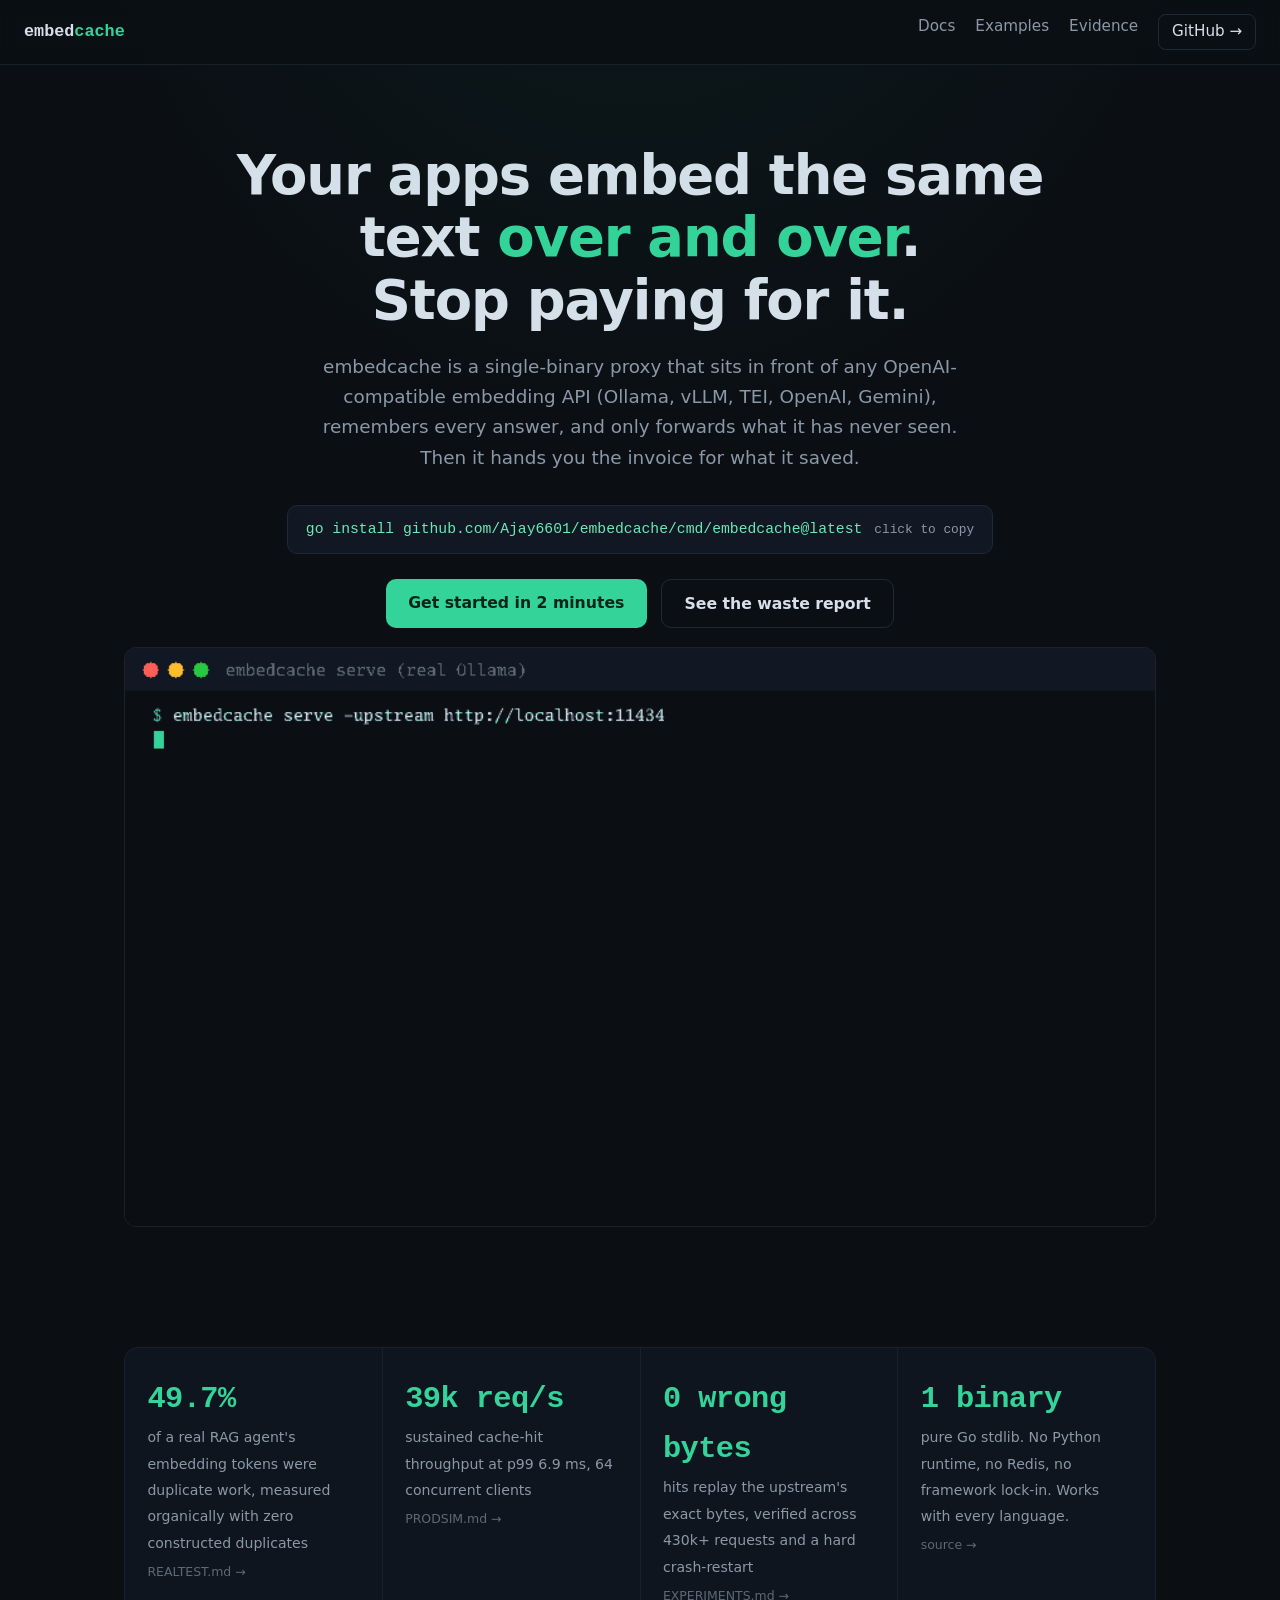
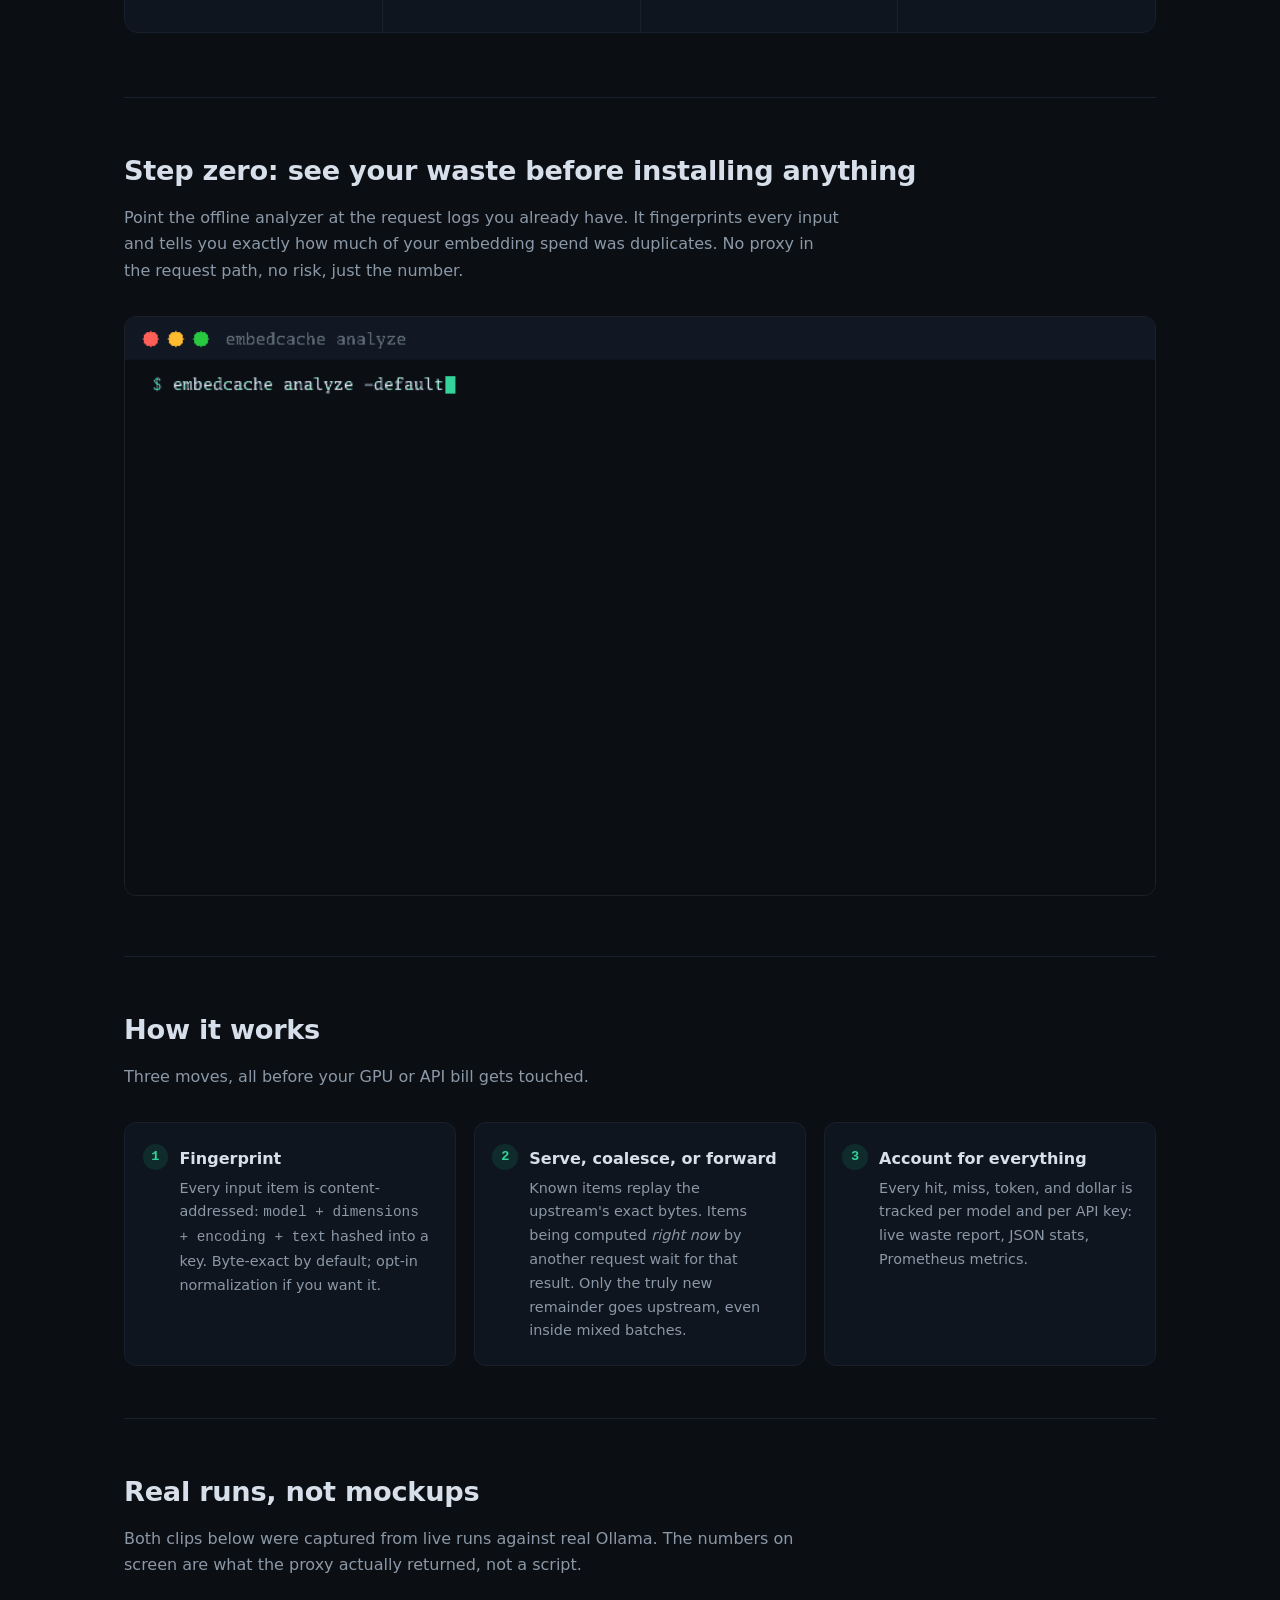
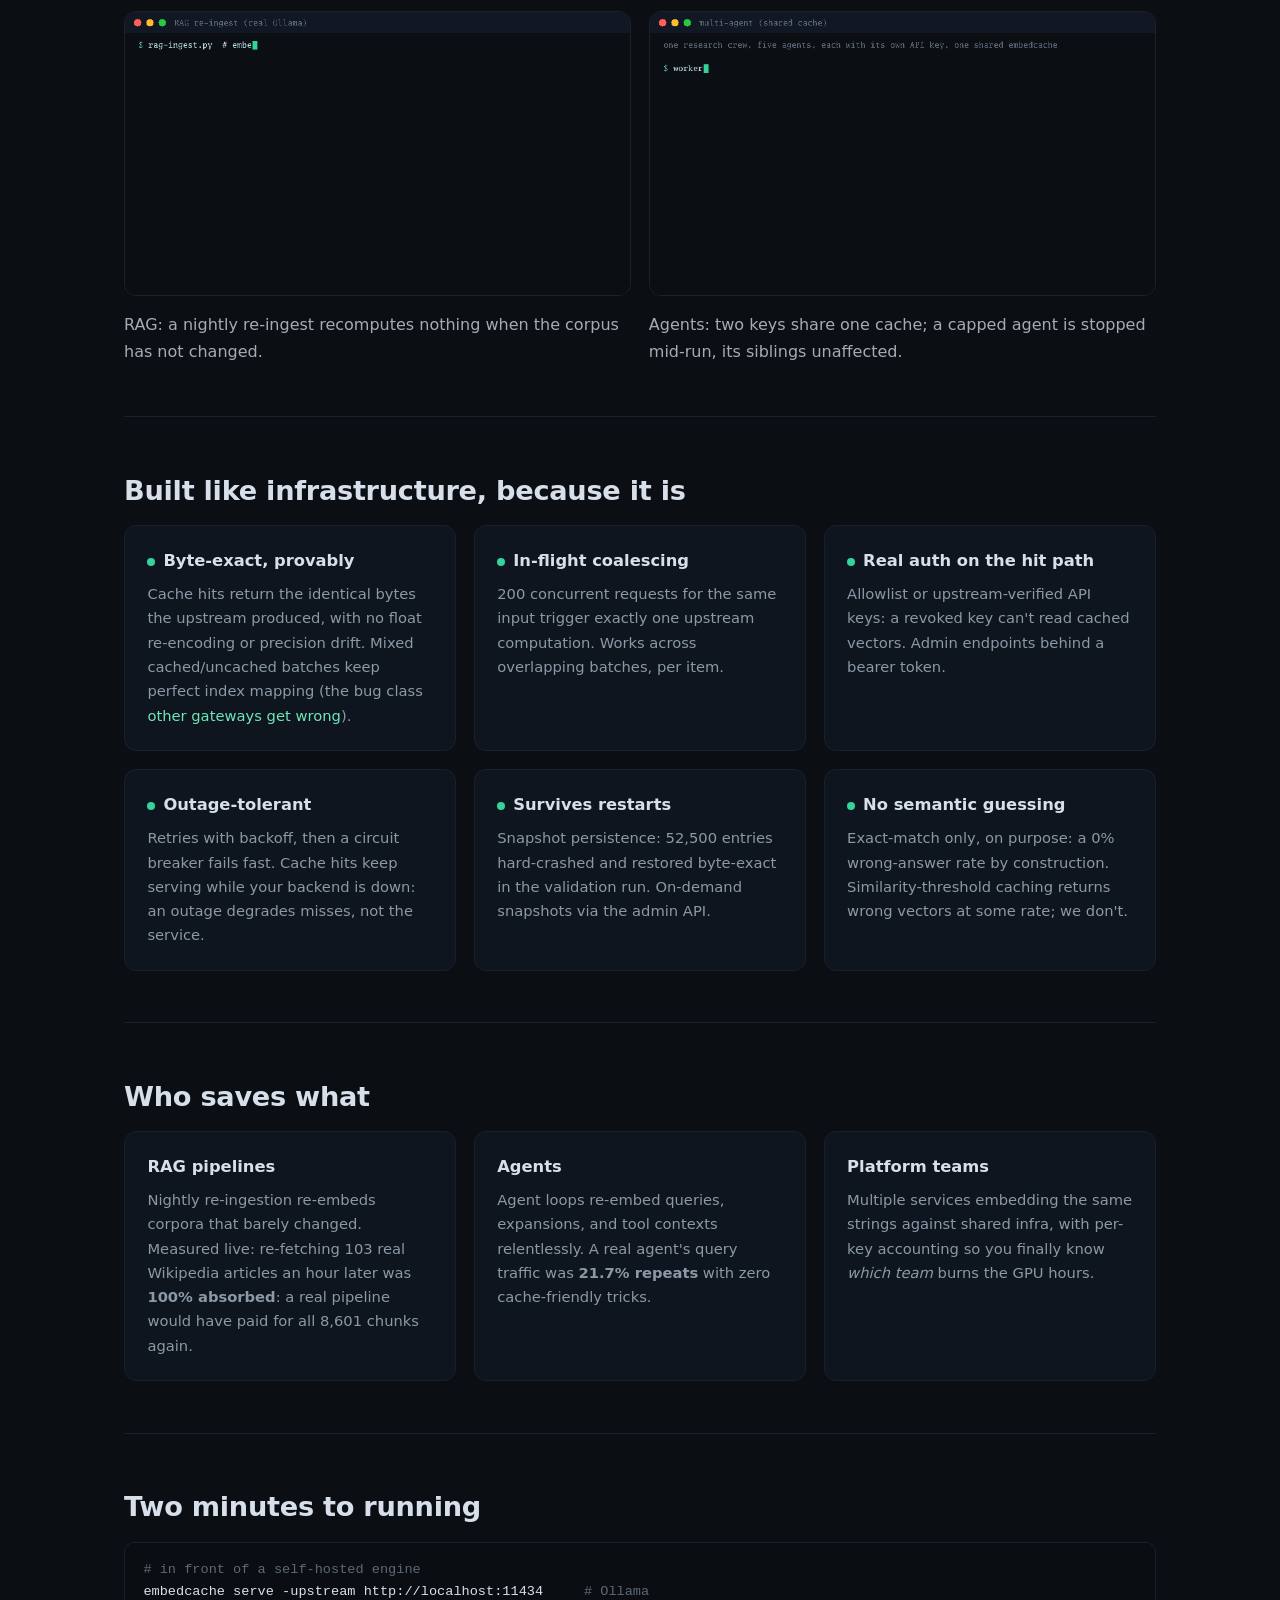
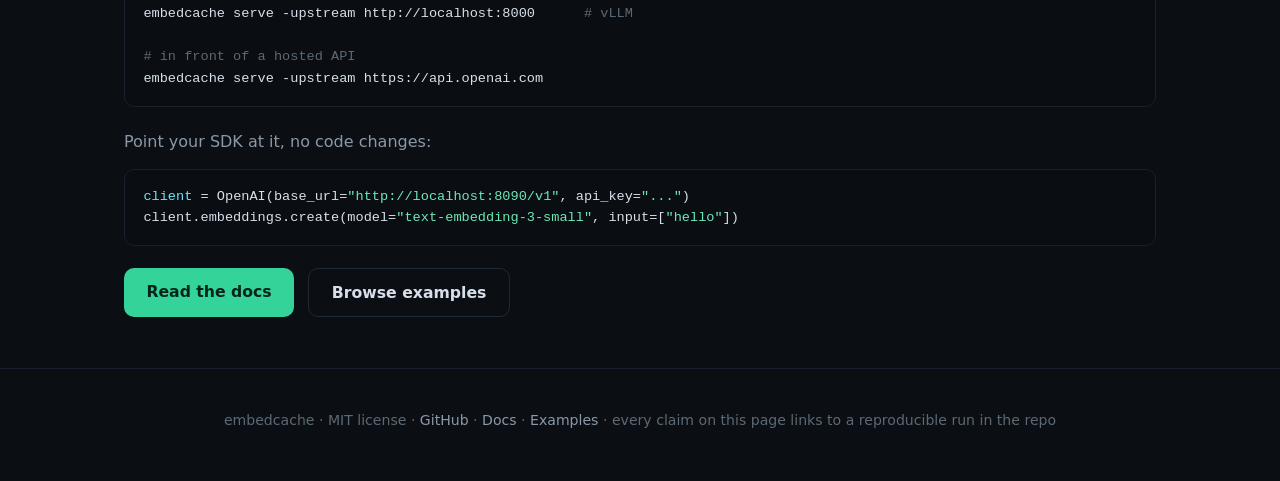
==== commit 421b6282: "replace the demo animations with real captured runs The old demo.gif and the landing-page terminal a" ====
--- a/docs/index.html
+++ b/docs/index.html
@@ -38,10 +38,9 @@
       <a class="btn ghost" href="#waste-report">See the waste report</a>
     </div>
 
-    <div class="term">
-      <div class="bar"><i></i><i></i><i></i><span>embedcache serve</span></div>
-      <pre id="term-serve"></pre>
-    </div>
+    <img class="shot" src="assets/ollama.gif" loading="lazy"
+         alt="embedcache in front of real Ollama: a real miss, then a real byte-exact hit"
+         style="width:100%;border-radius:12px;border:1px solid rgba(255,255,255,0.08);margin-top:1.2rem">
   </div>
 
   <div class="stats">
@@ -58,10 +57,9 @@
       input and tells you exactly how much of your embedding spend was duplicates.
       No proxy in the request path, no risk, just the number.
     </p>
-    <div class="term" style="margin-top:0">
-      <div class="bar"><i></i><i></i><i></i><span>embedcache analyze</span></div>
-      <pre id="term-analyze"></pre>
-    </div>
+    <img class="shot" src="assets/cli.gif" loading="lazy"
+         alt="embedcache analyze on a real request log, reporting 50% duplicate work"
+         style="width:100%;border-radius:12px;border:1px solid rgba(255,255,255,0.08)">
   </section>
 
   <section class="block">
@@ -80,6 +78,26 @@
         <h3>Account for everything</h3>
         <p>Every hit, miss, token, and dollar is tracked per model and per API key: live waste report, JSON stats, Prometheus metrics.</p>
       </div>
+    </div>
+  </section>
+
+  <section class="block">
+    <h2>Real runs, not mockups</h2>
+    <p class="lead">Both clips below were captured from live runs against real Ollama. The numbers on
+    screen are what the proxy actually returned, not a script.</p>
+    <div class="grid3">
+      <figure style="margin:0">
+        <img class="shot" src="assets/rag.gif" loading="lazy"
+             alt="real RAG re-ingest against Ollama: the second pass is 100% absorbed"
+             style="width:100%;border-radius:12px;border:1px solid rgba(255,255,255,0.08)">
+        <figcaption style="margin-top:.5rem;opacity:.75">RAG: a nightly re-ingest recomputes nothing when the corpus has not changed.</figcaption>
+      </figure>
+      <figure style="margin:0">
+        <img class="shot" src="assets/agents.gif" loading="lazy"
+             alt="real multi-agent run: a cross-agent cache hit and a real 429 budget rejection"
+             style="width:100%;border-radius:12px;border:1px solid rgba(255,255,255,0.08)">
+        <figcaption style="margin-top:.5rem;opacity:.75">Agents: two keys share one cache; a capped agent is stopped mid-run, its siblings unaffected.</figcaption>
+      </figure>
     </div>
   </section>
 
@@ -131,37 +149,5 @@
   </div>
 </footer>
 
-<script src="term.js"></script>
-<script>
-playTerminal("term-serve", [
-  { cmd: "embedcache serve -upstream http://localhost:11434" },
-  { html: '<span class="c-dim">embedcache 0.2.0 listening on :8090 -> http://localhost:11434</span>', pause: 700 },
-  { cmd: "curl localhost:8090/v1/embeddings -d '{\"model\":\"all-minilm\",\"input\":\"how do I reset my password\"}'", pause: 500 },
-  { html: '<span class="c-amber">&lt; X-Embedcache-Status: miss</span>   <span class="c-dim">(computed by your GPU, now remembered)</span>', pause: 900 },
-  { cmd: "curl localhost:8090/v1/embeddings -d '{\"model\":\"all-minilm\",\"input\":\"how do I reset my password\"}'", pause: 400 },
-  { html: '<span class="c-green">&lt; X-Embedcache-Status: hit</span>    <span class="c-dim">byte-exact replay</span>', pause: 100 },
-  { html: '<span class="c-green">&lt; X-Embedcache-Saved-Tokens: 7</span> <span class="c-dim">usage.prompt_tokens: 0, this one was free</span>', pause: 1400 },
-], { holdMs: 6000 });
-
-playTerminal("term-analyze", [
-  { cmd: "embedcache analyze requests.jsonl", pause: 600 },
-  { out: "embedcache offline waste analysis" },
-  { out: "=================================" },
-  { out: "requests analyzed        20000" },
-  { out: "embedding items          20000" },
-  { out: "unique items             2052" },
-  { html: 'duplicate items          <span class="c-amber">17948   (89.7% of all items)</span>' },
-  { out: "estimated tokens         340217   (~$44.23)" },
-  { html: 'estimated wasted tokens  <span class="c-amber">305090   (~$39.66)</span>', pause: 500 },
-  { out: "" },
-  { html: '<span class="c-green">&gt;&gt; 89.7% of this embedding spend was duplicate work an exact-match</span>' },
-  { html: '<span class="c-green">&gt;&gt; cache would have absorbed.</span>', pause: 600 },
-  { out: "" },
-  { out: "top duplicated inputs:" },
-  { html: '  <span class="c-cyan">4831x</span>  tokens=7    "how do I reset my password"' },
-  { html: '  <span class="c-cyan">2210x</span>  tokens=4    "pricing plans"' },
-  { html: '  <span class="c-cyan">1187x</span>  tokens=9    "cancel my subscription"', pause: 1500 },
-], { holdMs: 7000 });
-</script>
 </body>
 </html>
